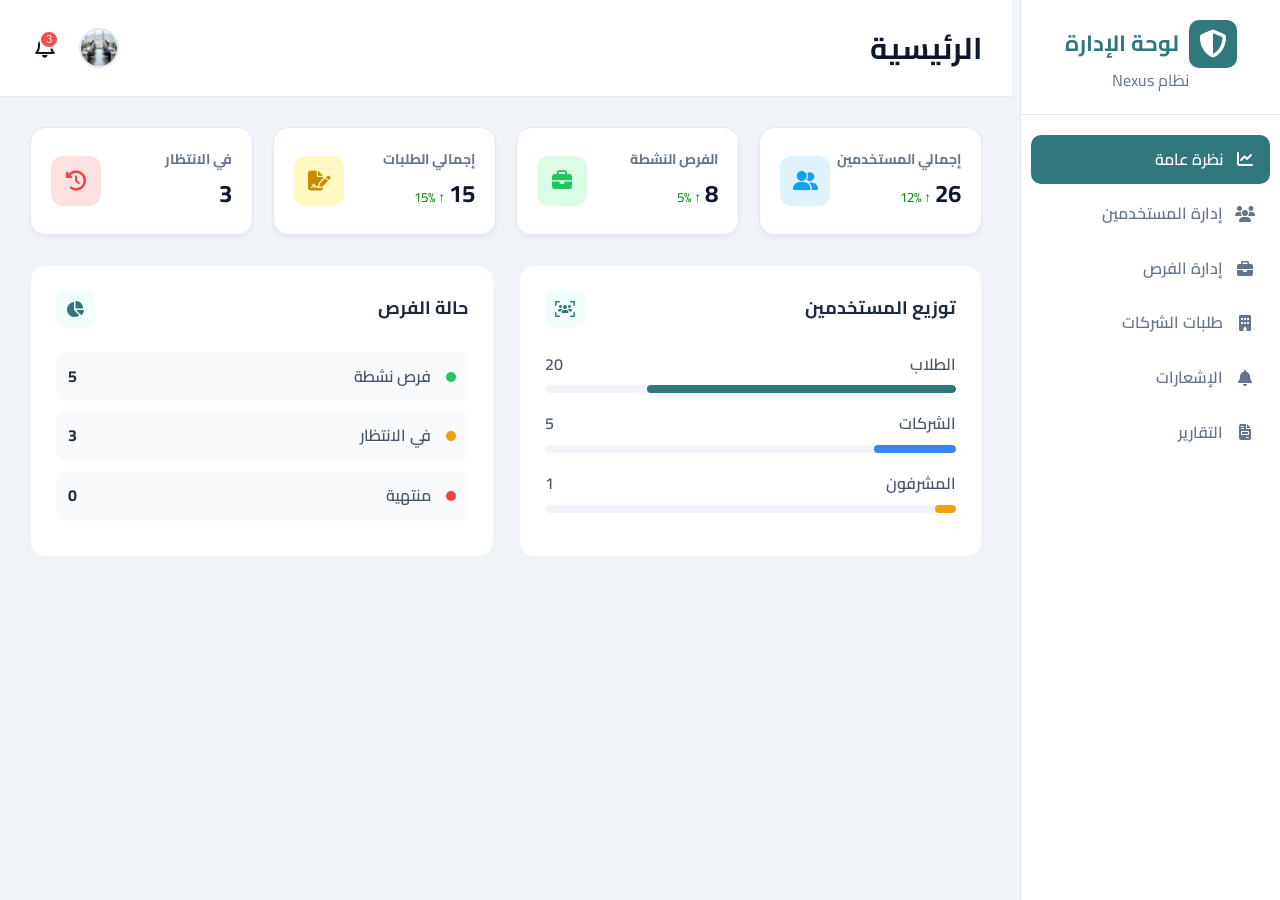
==== dashboard/AdminDashboard.html @ d11c1643 "first" ====
<!DOCTYPE html>
<html lang="ar" dir="rtl">

<head>
    <meta charset="UTF-8">
    <meta name="viewport" content="width=device-width, initial-scale=1.0">
    <title>لوحة الادارة</title>
    <link href="https://fonts.googleapis.com/css2?family=Cairo:wght@400;600;700&display=swap" rel="stylesheet">
    <link rel="stylesheet" href="https://cdnjs.cloudflare.com/ajax/libs/font-awesome/6.5.1/css/all.min.css">

    <link rel="stylesheet" href="../style/style.css" />
    <link rel="stylesheet" href="../style/jops.css" />
    <link rel="stylesheet" href="../style/profile.css" />
    <link rel="stylesheet" href="../style/opp.css" />
    <link rel="stylesheet" href="../style/applay.css" />
    <link rel="stylesheet" href="../style/dash_publish_section.css" />
    <link rel="stylesheet" href="../style/dash-student-order.css" />
    <link rel="stylesheet" href="../style/adminDashboard.css" />
    <link rel="stylesheet" href="../style/footer.css" />
    <link rel="stylesheet" href="../style/notifi.css" />
    <link rel="stylesheet" href="../style/report.css" />
    <link rel="stylesheet" href="../style/company_reqest.css" />
    <link rel="stylesheet" href="../style/main_dashboard.css" />


</head>


<body>

    <aside class="sidebar">
        <div class="sidebar-header">
            <div style="display: flex; align-items: center; justify-content: center; gap: 10px;">
                <i class="fa-solid fa-shield-halved"></i>
                <h2 style="color: var(--primary); font-size: 22px;">لوحة الإدارة</h2>
            </div>
            <p style="font-size: 16px; color: var(--text-light);" class="logoText">نظام Nexus</p>
        </div>
        <nav class="sidebar-menu">
            <a href="#" class="menu-item active" data-target="admin-overview">
                <i class="fa-solid fa-chart-line"></i> <span>نظرة عامة</span>
            </a>
            <a href="#" class="menu-item" data-target="manage-users-section">
                <i class="fa-solid fa-users"></i> <span>إدارة المستخدمين</span>
            </a>
            <a href="#" class="menu-item" data-target="manage-opportunities-section">
                <i class="fa-solid fa-briefcase"></i> <span>إدارة الفرص</span>
            </a>
            <a href="#" class="menu-item" data-target="company-requests-section">
                <i class="fa-solid fa-building"></i> <span>طلبات الشركات</span>
            </a>
            <a href="#" class="menu-item" data-target="notifications-section">
                <i class="fa-solid fa-bell"></i> <span>الإشعارات</span>
            </a>
            <a href="#" class="menu-item" data-target="admin-reports">
                <i class="fa-solid fa-file-invoice"></i> <span>التقارير</span>
            </a>
        </nav>
    </aside>

    <main class="main-content">
        <!-- ===== Navbar ===== -->
        <header class="navbar">
            <div class="navbar__wrapper">

                <div class="navbar__logo">
                    <h2 id="header-title">الرئيسية</h2>
                </div>


                <div class="header-actions">
                    <div class="user-dropdown">
                        <div class="profile-trigger" onclick="toggleDropdown()">
                            <img src="../img/hero.png" alt="User" class="nav-avatar">
                        </div>

                        <div class="dropdown-menu" id="userMenu">
                            <a href="profile-setting.html" class="dropdown-item">
                                <i class="fa-regular fa-user"></i>
                                <span>الملف الشخصي</span>
                            </a>
                            <a href="profile-password.html" class="dropdown-item">
                                <i class="fa-regular fa-sun"></i>
                                <span>الإعدادات</span>
                            </a>
                            <hr class="dropdown-divider">
                            <a href="index.html" class="dropdown-item logout">
                                <i class="fa-solid fa-arrow-right-from-bracket"></i>
                                <span>تسجيل الخروج</span>
                            </a>
                        </div>
                    </div>


                    <div class="notification-wrapper">
                        <button class="noti-btn" id="notiBtn">
                            <i class="fa-regular fa-bell"></i>
                            <span class="noti-badge">3</span>
                        </button>

                        <div class="noti-dropdown" id="notiDropdown">
                            <div class="noti-header">
                                <h3>الإشعارات</h3>
                                <button class="clear-all">مسح الكل</button>
                            </div>

                            <div class="noti-list">
                                <div class="noti-item unread">
                                    <div class="noti-icon"><i class="fa-solid fa-briefcase"></i></div>
                                    <div class="noti-content">
                                        <p><strong>فرصة تدريب جديدة:</strong> تم نشر فرصة بعنوان "تسويق رقمي"</p>
                                        <span>منذ 5 دقائق</span>
                                    </div>
                                    <button class="delete-noti"><i class="fa-regular fa-trash-can"></i></button>
                                </div>

                                <div class="noti-item">
                                    <div class="noti-icon alert"><i class="fa-solid fa-circle-exclamation"></i></div>
                                    <div class="noti-content">
                                        <p>تم رفض طلبك للتدريب في شركة <strong>أبجد</strong></p>
                                        <span>منذ ساعتين</span>
                                    </div>
                                    <button class="delete-noti"><i class="fa-regular fa-trash-can"></i></button>
                                </div>

                                <div class="noti-item success">
                                    <div class="noti-icon check"><i class="fa-solid fa-circle-check"></i></div>
                                    <div class="noti-content">
                                        <p>تم قبول طلبك المبدئي لفرصة "فرونت إند"</p>
                                        <span>أمس</span>
                                    </div>
                                    <button class="delete-noti"><i class="fa-regular fa-trash-can"></i></button>
                                </div>
                            </div>
                            <div class="noti-footer">
                                <a href="#">عرض جميع الإشعارات</a>
                            </div>
                        </div>
                    </div>
                </div>
            </div>
        </header>

        <div id="admin-overview" class="card-content">
            <div class="stats-grid">
                <div class="stat-card">
                    <div class="stat-info">
                        <h4>إجمالي المستخدمين</h4><span>26</span>
                        <small style="color: green;">↑ 12%</small>
                    </div>
                    <div class="stat-icon" style="background: #e0f2fe; color: #0ea5e9;"><i
                            class="fa-solid fa-user-group"></i></div>
                </div>
                <div class="stat-card">
                    <div class="stat-info">
                        <h4>الفرص النشطة</h4><span>8</span>
                        <small style="color: green;">↑ 5%</small>
                    </div>
                    <div class="stat-icon" style="background: #dcfce7; color: #22c55e;"><i
                            class="fa-solid fa-briefcase"></i></div>
                </div>
                <div class="stat-card">
                    <div class="stat-info">
                        <h4>إجمالي الطلبات</h4><span>15</span>
                        <small style="color: green;">↑ 15%</small>
                    </div>
                    <div class="stat-icon" style="background: #fef9c3; color: #ca8a04;"><i
                            class="fa-solid fa-file-signature"></i></div>
                </div>
                <div class="stat-card">
                    <div class="stat-info">
                        <h4>في الانتظار</h4><span>3</span>
                    </div>
                    <div class="stat-icon" style="background: #fee2e2; color: #ef4444;"><i
                            class="fa-solid fa-clock-rotate-left"></i></div>
                </div>
            </div>

            <div class="admin-charts-grid">
                <div class="chart-card">
                    <div class="chart-header">
                        <h3>توزيع المستخدمين</h3>
                        <i class="fa-solid fa-users-viewfinder"></i>
                    </div>
                    <div class="chart-content">
                        <div class="dist-item">
                            <div class="dist-info"><span>الطلاب</span> <span>20</span></div>
                            <div class="progress-bar">
                                <div class="progress p-students" style="width: 75%;"></div>
                            </div>
                        </div>
                        <div class="dist-item">
                            <div class="dist-info"><span>الشركات</span> <span>5</span></div>
                            <div class="progress-bar">
                                <div class="progress p-companies" style="width: 20%;"></div>
                            </div>
                        </div>
                        <div class="dist-item">
                            <div class="dist-info"><span>المشرفون</span> <span>1</span></div>
                            <div class="progress-bar">
                                <div class="progress p-admins" style="width: 5%;"></div>
                            </div>
                        </div>
                    </div>
                </div>

                <div class="chart-card">
                    <div class="chart-header">
                        <h3>حالة الفرص</h3>
                        <i class="fa-solid fa-chart-pie"></i>
                    </div>
                    <div class="chart-content">
                        <ul class="status-list">
                            <li class="status-li active">
                                <span class="dot"></span>
                                <span class="label">فرص نشطة</span>
                                <span class="count">5</span>
                            </li>
                            <li class="status-li waiting">
                                <span class="dot"></span>
                                <span class="label">في الانتظار</span>
                                <span class="count">3</span>
                            </li>
                            <li class="status-li expired">
                                <span class="dot"></span>
                                <span class="label">منتهية</span>
                                <span class="count">0</span>
                            </li>
                        </ul>
                    </div>
                </div>
            </div>
        </div>

        <div id="manage-users-section" class="card-content" style="display: none;">


            <div class="new-box" style="margin-top: 20px; overflow-x: auto;">
                <div class="filter-title filter-container">
                    <h3>قائمة المستخدمين</h3>
                    <p>إدارة كافة الحسابات المسجلة في النظام</p>
                    <div class="filter-dropdown">
                        <button class="dropdown-btn" class="filterDropdownBtn">
                            <span>جميع المستخدمين</span> <i class="fa-solid fa-chevron-down"></i>
                        </button>
                        <ul class="dropdown-menu" id="filterMenu">
                            <li data-filter="all" class="active">جميع المستخدمين</li>
                            <li data-filter="نشط">نشط</li>
                            <li data-filter="في الانتظار">في الانتظار</li>
                            <li data-filter="محظور">محظور</li>
                        </ul>
                    </div>
                </div>
                <table class="manage-table">
                    <thead>
                        <tr>
                            <th>المستخدم</th>
                            <th>النوع</th>
                            <th>الحالة</th>
                            <th>تاريخ الانضمام</th>
                            <th>آخر نشاط</th>
                            <th>الإجراءات</th>
                        </tr>
                    </thead>
                    <tbody>
                        <tr>
                            <td>
                                <div style="display: flex; align-items: center; gap: 10px;">
                                    <i class="fa-solid fa-circle-user" style="font-size: 24px; color: #64748b;"></i>
                                    <div>
                                        <div style="font-weight: 600;">zain</div>
                                        <div style="font-size: 12px; color: #94a3b8;">zain@gmail.com</div>
                                    </div>
                                </div>
                            </td>
                            <td><span class="type-tag">طالب</span></td>
                            <td><span class="status-badge success">نشط</span></td>
                            <td>2025-10-12</td>
                            <td><span style="color: #64748b;">منذ يومين</span></td>
                            <td class="actions">
                                <div style="display: flex; gap: 5px;">
                                    <button class="btn-view" title="عرض التفاصيل"><i
                                            class="fa-solid fa-eye"></i></button>
                                    <button class="btn-success" title="موافقة"><i
                                            class="fa-solid fa-check"></i></button>
                                    <button class="btn-danger" title="حظر"><i class="fa-solid fa-ban"></i></button>
                                </div>
                            </td>
                        </tr>

                        <tr>
                            <td>
                                <div style="display: flex; align-items: center; gap: 10px;">
                                    <i class="fa-solid fa-circle-user" style="font-size: 24px; color: #64748b;"></i>
                                    <div>
                                        <div style="font-weight: 600;">Wal</div>
                                        <div style="font-size: 12px; color: #94a3b8;">walid@gmail.com</div>
                                    </div>
                                </div>
                            </td>
                            <td><span class="type-tag">شركة</span></td>
                            <td><span class="status-badge pending">في الانتظار</span></td>
                            <td>2025-11-05</td>
                            <td><span style="color: #64748b;">الآن</span></td>
                            <td class="actions">
                                <div style="display: flex; gap: 5px;">
                                    <button class="btn-view" title="عرض التفاصيل"><i
                                            class="fa-solid fa-eye"></i></button>
                                    <button class="btn-success" title="موافقة"><i
                                            class="fa-solid fa-check"></i></button>
                                    <button class="btn-danger" title="حظر"><i class="fa-solid fa-ban"></i></button>
                                </div>
                            </td>
                        </tr>
                    </tbody>
                </table>
            </div>

        </div>


        <div id="manage-opportunities-section" class="card-content" style="display: none;">
            <div class="filter-container">
                <div class="filter-title">
                    <h3>إدارة الفرص</h3>
                    <p>مراجعة واعتماد فرص التدريب المنشورة من قبل الشركات</p>
                </div>
                <div class="filter-dropdown">
                    <button class="dropdown-btn" class="filterDropdownBtn">
                        <span>جميع المستخدمين</span> <i class="fa-solid fa-chevron-down"></i>
                    </button>
                    <ul class="dropdown-menu" id="filterMenu">
                        <li data-filter="all" class="active">جميع المستخدمين</li>
                        <li data-filter="نشط">نشط</li>
                        <li data-filter="في الانتظار">في الانتظار</li>
                        <li data-filter="محظور">محظور</li>
                    </ul>
                </div>
            </div>

            <div class="new-box" style="margin-top: 20px; overflow-x: auto;">
                <table class="manage-table">
                    <thead>
                        <tr>
                            <th>الفرصة</th>
                            <th>الشركة</th>
                            <th>الحالة</th>
                            <th>المتقدمين</th>
                            <th>تاريخ النشر / الموعد</th>
                            <th>الإجراءات</th>
                        </tr>
                    </thead>
                    <tbody>
                        <tr>
                            <td><strong>AI Developer</strong></td>
                            <td><span style="color: #64748b;">شركات ناشئة محلية</span></td>
                            <td><span class="status-badge success">موافق عليه</span></td>
                            <td><span class="type-tag">0</span></td>
                            <td>
                                <div style="font-size: 11px;">2025-11-23<br>T08:33:59</div>
                            </td>
                            <td class="actions">
                                <div style="display: flex; gap: 5px;">
                                    <button class="btn-view"><i class="fa-solid fa-eye"></i></button>
                                    <button class="btn-success"><i class="fa-solid fa-check"></i></button>
                                    <button class="btn-danger"><i class="fa-solid fa-xmark"></i></button>
                                </div>
                            </td>
                        </tr>

                        <tr>
                            <td><strong>تسويق رقمي</strong></td>
                            <td><span style="color: #64748b;">شركات ناشئة محلية</span></td>
                            <td><span class="status-badge danger">مرفوض</span></td>
                            <td><span class="type-tag">0</span></td>
                            <td>
                                <div style="font-size: 11px;">2025-12-04<br>T10:17:51</div>
                            </td>
                            <td class="actions">
                                <div style="display: flex; gap: 5px;">
                                    <button class="btn-view"><i class="fa-solid fa-eye"></i></button>
                                    <button class="btn-success"><i class="fa-solid fa-check"></i></button>
                                    <button class="btn-danger"><i class="fa-solid fa-xmark"></i></button>
                                </div>
                            </td>
                        </tr>
                    </tbody>
                </table>
            </div>
        </div>

        <div id="notifications-section" class="card-content" style="display: none;">
            <div class="filter-container">
                <div class="filter-title">
                    <h3>الإشعارات</h3>
                    <p>متابعة آخر الأنشطة والعمليات في النظام</p>
                </div>
                <button class="filter-btn"
                    style="color: var(--primary); background: none; border: 1px solid var(--primary);">
                    تحديد الكل كمقروء
                </button>
            </div>

            <div class="notifications-list" style="margin-top: 20px;">

                <div class="notification-item">
                    <div class="noti-icon company"><i class="fa-solid fa-building-circle-check"></i></div>
                    <div class="noti-details">
                        <div class="noti-header">
                            <h4>شركة جديدة</h4>
                            <span class="noti-time">12:28:05 2025/12/17 م</span>
                        </div>
                        <p>تم تسجيل الشركة <strong>كود بنجاح</strong></p>
                    </div>
                </div>

                <div class="notification-item">
                    <div class="noti-icon student"><i class="fa-solid fa-user-plus"></i></div>
                    <div class="noti-details">
                        <div class="noti-header">
                            <h4>طالب جديد</h4>
                            <span class="noti-time">10:56:33 2025/12/04 م</span>
                        </div>
                        <p>تم تسجيل الطالب <strong>محمد عبد الفتاح</strong> بنجاح</p>
                    </div>
                </div>

                <div class="notification-item">
                    <div class="noti-icon company"><i class="fa-solid fa-building-circle-check"></i></div>
                    <div class="noti-details">
                        <div class="noti-header">
                            <h4>شركة جديدة</h4>
                            <span class="noti-time">2:18:12 2025/12/03 م</span>
                        </div>
                        <p>تم تسجيل الشركة <strong>Company</strong> بنجاح</p>
                    </div>
                </div>

            </div>
        </div>


        <div id="company-requests-section" class="card-content" style="display: none;">
            <div class="filter-container">
                <div class="filter-title">
                    <h3>طلبات انضمام الشركات</h3>
                    <p>مراجعة بيانات الشركات الجديدة وتدقيق هويتها قبل التفعيل</p>
                </div>
                <div class="filter-dropdown">
                    <button class="dropdown-btn">
                        <span>قيد الانتظار</span> <i class="fa-solid fa-chevron-down"></i>
                    </button>
                    <ul class="dropdown-menu">
                        <li data-filter="all">الكل</li>
                        <li data-filter="في الانتظار" class="active">قيد الانتظار</li>
                        <li data-filter="مرفوض">مرفوض</li>
                    </ul>
                </div>
            </div>

            <div class="requests-list" style="margin-top: 25px;">
                <div class="company-card-request animate-card">
                    <div class="company-main-info">
                        <div class="company-logo-placeholder">
                            <i class="fa-solid fa-building-shield"></i>
                        </div>
                        <div class="company-text">
                            <h4>شركة كود بنجاح للبرمجيات</h4>
                            <p><i class="fa-solid fa-location-dot"></i> غزة - الرمال - برج فلسطين</p>
                            <div class="badges-row">
                                <span class="type-tag">تكنولوجيا</span>
                                <span class="status-badge pending">في الانتظار</span>
                            </div>
                        </div>
                    </div>

                    <div class="company-extra-details">
                        <div class="detail-item">
                            <span>رقم السجل:</span>
                            <strong>56322109</strong>
                        </div>
                        <div class="detail-item">
                            <span>البريد الإلكتروني:</span>
                            <strong>hr@codesuccess.ps</strong>
                        </div>
                    </div>

                    <div class="request-actions">
                        <button class="btn-success"><i class="fa-solid fa-check"></i> اعتماد الشركة</button>
                        <button class="btn-view"><i class="fa-solid fa-file-pdf"></i> المستندات</button>
                        <button class="btn-danger"><i class="fa-solid fa-trash"></i> رفض</button>
                    </div>
                </div>

                <div class="company-card-request animate-card" style="animation-delay: 0.2s;">
                    <div class="company-main-info">
                        <div class="company-logo-placeholder">
                            <i class="fa-solid fa-building-shield"></i>
                        </div>
                        <div class="company-text">
                            <h4>مؤسسة آفاق للتدريب</h4>
                            <p><i class="fa-solid fa-location-dot"></i> خان يونس - البلد</p>
                            <div class="badges-row">
                                <span class="type-tag">تعليم</span>
                                <span class="status-badge pending">في الانتظار</span>
                            </div>
                        </div>
                    </div>

                    <div class="request-actions">
                        <button class="btn-success"><i class="fa-solid fa-check"></i> اعتماد الشركة</button>
                        <button class="btn-view"><i class="fa-solid fa-file-pdf"></i> المستندات</button>
                        <button class="btn-danger"><i class="fa-solid fa-trash"></i> رفض</button>
                    </div>
                </div>
            </div>
        </div>


        <div id="admin-reports" class="card-content" style="display: none;">
            <div class="filter-container">
                <div class="filter-title">
                    <h3>التقارير والتحليلات</h3>
                    <p>ملخص أداء النظام والنشاط الأسبوعي</p>
                </div>
            </div>

            <div class="reports-grid" style="margin-top: 20px; display: flex; flex-direction: row-reverse; gap: 5px;">

                <div class="recent-box" style="flex: 1;">
                    <h3>إحصائيات شاملة</h3>
                    <div class="stat-list">
                        <div class="stat-item blue-light">
                            <span>إجمالي المستخدمين المسجلين</span>
                            <strong>26</strong>
                        </div>
                        <div class="stat-item green-light">
                            <span>الفرص المنشورة</span>
                            <strong>10</strong>
                        </div>
                        <div class="stat-item purple-light">
                            <span>إجمالي الطلبات المقدمة</span>
                            <strong>0</strong>
                        </div>
                        <div class="stat-item orange-light">
                            <span>الفرص المعلقة</span>
                            <strong>1</strong>
                        </div>
                    </div>
                </div>

                <div class="recent-box">
                    <h3>معدل النشاط - الفرص آخر 7 أيام</h3>
                    <div class="chart-container">
                        <div class="simple-bar-chart">
                            <div class="bar" style="height: 80%;" data-label="12-04"></div>
                        </div>
                        <div class="chart-labels">
                            <span>2025-12-02</span>
                            <span>2025-12-04</span>
                            <span>2025-12-08</span>
                        </div>
                    </div>
                </div>
            </div>

            <div class="recent-box" style="margin-top: 25px;">
                <h3>تقرير النشاط الأسبوعي</h3>
                <div class="weekly-stats-grid">
                    <div class="weekly-card blue">
                        <strong>0</strong>
                        <span>طلبات جديدة هذا الأسبوع</span>
                    </div>
                    <div class="weekly-card green">
                        <strong>1</strong>
                        <span>فرص جديدة هذا الأسبوع</span>
                    </div>
                    <div class="weekly-card purple">
                        <strong>0</strong>
                        <span>طلبات جديدة هذا الأسبوع</span>
                    </div>
                </div>
            </div>
        </div>

    </main>


    <script>
        const menuItems = document.querySelectorAll('.sidebar-menu .menu-item');
        const sections = document.querySelectorAll('.main-content > div[id]');
        const headerTitle = document.getElementById('header-title');

        function showSection(targetId) {
            sections.forEach(section => {
                section.style.display = 'none';
                section.style.opacity = '0';
            });

            const targetSection = document.getElementById(targetId);
            if (targetSection) {
                targetSection.style.display = 'block';
                setTimeout(() => {
                    targetSection.style.opacity = '1';
                    targetSection.style.transition = 'opacity 0.3s ease';
                }, 50);
            }
        }

        menuItems.forEach(item => {
            item.addEventListener('click', function (e) {
                e.preventDefault();

                const targetId = this.getAttribute('data-target');
                const sectionName = this.querySelector('span').innerText;

                if (headerTitle) headerTitle.innerText = sectionName;

                menuItems.forEach(i => i.classList.remove('active'));
                this.classList.add('active');

                showSection(targetId);
            });
        });
    </script>


    <!-- فلترة المستخدمين -->
    <script>
        document.querySelectorAll('.dropdown-btn').forEach(btn => {
            btn.addEventListener('click', function (e) {
                e.stopPropagation();
                document.querySelectorAll('.dropdown-menu').forEach(menu => {
                    if (menu !== this.nextElementSibling) menu.classList.remove('show');
                });
                this.nextElementSibling.classList.toggle('show');
            });
        });

        document.addEventListener('click', () => {
            document.querySelectorAll('.dropdown-menu').forEach(menu => menu.classList.remove('show'));
        });

        document.querySelectorAll('.dropdown-menu li').forEach(item => {
            item.addEventListener('click', function () {
                const filterValue = this.getAttribute('data-filter');
                const section = this.closest('.card-content');
                const dropdown = this.closest('.filter-dropdown');
                const rows = section.querySelectorAll('tbody tr');

                dropdown.querySelector('.dropdown-btn span').textContent = this.textContent;

                dropdown.querySelectorAll('li').forEach(li => li.classList.remove('active'));
                this.classList.add('active');

                rows.forEach(row => {
                    const statusBadge = row.querySelector('.status-badge');
                    if (!statusBadge) return;

                    const statusText = statusBadge.textContent.trim();
                    if (filterValue === 'all' || statusText === filterValue) {
                        row.style.display = '';
                    } else {
                        row.style.display = 'none';
                    }
                });
            });
        });
    </script>
</body>

</html>
---- style/style.css ----
/* ===== Reset بسيط ===== */
* {
    margin: 0;
    padding: 0;
    box-sizing: border-box;
    scroll-behavior: smooth;

}


body {
    font-family: "Cairo", sans-serif;
    background: var(--color-bg);
    color: var(--color-text);
    line-height: 1.6;
    overflow-x: hidden;

}

/* ===== Variables ===== */
:root {
    --color-primary: #31787D;
    --color-primary-hover: #178A9A;

    --color-dark: #0F172A;

    --color-bg: #F8FAFC;
    --color-white: #FFFFFF;

    --color-text: #0B1220;
    --color-text-light: #64748B;

    --color-border: #E2E8F0;

    --space-xs: 4px;
    --space-sm: 8px;
    --space-md: 16px;
    --space-lg: 24px;
    --space-xl: 32px;
    --space-xxl: 48px;
    --space-padding: 30px;

    --radius-md: 10px;
    --radius-lg: 16px;

    --shadow-sm: 0 4px 10px rgba(0, 0, 0, 0.05);
    --shadow-md: 0 10px 30px rgba(0, 0, 0, 0.08);
}

.features {
    & .fa-solid {
        color: var(--color-white);
    }
}


/* ===== Navbar ===== */
.navbar {
    background: var(--color-white);
    border-bottom: 1px solid var(--color-border);
    position: sticky;
    top: 0;
    z-index: 100;
    padding-inline: var(--space-padding);
}

.navbar__wrapper {
    display: flex;
    align-items: center;
    justify-content: space-between;
    padding: var(--space-lg) 0;
}

.logo {
    height: 50px;
}

.icon {
    height: 20px;
}

.navbar__logo {
    display: flex;
    align-items: center;
    gap: 10px;
    font-weight: 700;
    font-size: 20px;
    color: var(--color-dark);

    & p {
        font-size: 25px;
    }
}

.navbar__menu {
    display: flex;
    gap: var(--space-xl);
}

.navbar__menu a {
    text-decoration: none;
    color: var(--color-text-light);
    font-size: 18px;
    font-weight: 600;
    transition: 0.3s;
}

.navbar__menu a:hover {
    color: var(--color-primary);
}

/* ===== Buttons ===== */
.btn {
    border: none;
    padding: 7px 22px;
    border-radius: var(--radius-md);
    cursor: pointer;
    font-family: inherit;
    font-size: 17px;
    font-weight: 500;
    transition: 0.3s;
}

.btn--primary {
    background: var(--color-primary);
    color: white;
}

.btn--secndary {
    background: var(--color-bg);
    color: var(--color-primary);
    border: 1px solid var(--color-primary);
}

.btn--primary:hover {
    background: var(--color-primary-hover);
}

.btn--outline {
    background: transparent;
    border: 1px solid var(--color-border);
    color: var(--color-text);
}

.btn--outline:hover {
    border-color: var(--color-primary);
    color: var(--color-primary);
}

.hero {
    position: relative;
    min-height: 85vh;
    display: flex;
    align-items: flex-start;
    justify-content: flex-end;
    padding-top: 20px;
}



.hero__bg {
    position: absolute;
    inset: 0;
    background-image: url("../img/hero.png");
    background-size: cover;
    background-position: center;
    filter: brightness(0.85);
    z-index: -2;
}

.hero__content {
    width: 64%;
    background-color: #ffffffcf;
    padding: 32px;
    border-radius: var(--radius-md);
    box-shadow: var(--shadow-md);


    & .btn--primary,
    .btn--secndary {
        display: flex;
        align-items: center;
        gap: 10px;
    }
}


.hero__stats {
    display: flex;
    gap: var(--space-xl);
    padding: var(--space-lg);
    border-radius: var(--radius-lg);
}

.hero__wrapper {
    padding: 0 var(--space-padding);
    width: 100%;
    display: flex;
    justify-content: flex-start;

}

.hero__title {
    font-size: 42px;
    font-weight: 700;
    margin-bottom: var(--space-md);
    line-height: 1.7;
}

.hero__title span {
    color: var(--color-primary);
}

.hero__subtitle {
    color: var(--color-text-light);
    margin-bottom: var(--space-xl);
    font-size: 16px;
    font-weight: 300;
    color: var(--color-text);
}

.hero__actions {
    display: flex;
    gap: var(--space-md);
    margin-bottom: var(--space-xl);
}

.hero__stats {
    display: flex;
    justify-content: space-around;
    align-items: center;
    gap: var(--space-xl);
    padding: var(--space-lg);
    border-radius: var(--radius-lg);
    backdrop-filter: blur(10px);
    box-shadow: var(--shadow-sm);
}

.stat {
    display: flex;
    flex-direction: column;
}

.stat__number {
    font-weight: 700;
    font-size: 30px;
    text-align: center;
    color: var(--color-primary);
}

.stat__label {
    font-size: 20px;
    color: var(--color-text-light);
}

/* ===== Responsive ===== */
@media (max-width: 992px) {
    .navbar__menu {
        display: none;
    }

    .hero__content {
        width: 80%;
    }

    .hero__title {
        font-size: 32px;
    }


}

@keyframes fadeInUp {
    from {
        opacity: 0;
        transform: translateY(20px);
    }

    to {
        opacity: 1;
        transform: translateY(0);
    }
}

.card-content {
    animation: fadeInUp 0.5s ease-out forwards;
}


.btn-publish,
.btn-success,
.btn-view {
    transition: all 0.3s cubic-bezier(0.4, 0, 0.2, 1);
}

.btn-publish:hover,
.btn-success:hover {
    transform: translateY(-2px);
    box-shadow: 0 5px 15px rgba(34, 197, 94, 0.3);
}

.stat-card {
    transition: transform 0.3s ease, box-shadow 0.3s ease;
}

.stat-card:hover {
    transform: scale(1.03);
    box-shadow: 0 10px 20px rgba(0, 0, 0, 0.1);
}




.filter-dropdown {
    position: relative;
    display: inline-block;
}

.dropdown-btn {
    background: white;
    border: 1px solid #e2e8f0;
    padding: 10px 20px;
    border-radius: 8px;
    cursor: pointer;
    display: flex;
    align-items: center;
    gap: 15px;
    font-family: 'Cairo';
    font-weight: 600;
    color: #475569;
    transition: 0.3s;
}

.dropdown-btn:hover {
    border-color: var(--primary);
}

.dropdown-menu {
    position: absolute;
    top: 110%;
    right: 0;
    background: white;
    width: 200px;
    border-radius: 8px;
    box-shadow: 0 10px 25px rgba(0, 0, 0, 0.1);
    list-style: none;
    padding: 8px;
    display: none;
    /* مخفية افتراضياً */
    z-index: 1000;
    border: 1px solid #f1f5f9;
}

.dropdown-menu li {
    padding: 10px 15px;
    border-radius: 6px;
    cursor: pointer;
    transition: 0.2s;
    font-size: 14px;
}

.dropdown-menu li:hover {
    background: #f8fafc;
    color: var(--primary);
}

.dropdown-menu li.active {
    background: var(--primary);
    color: white;
}

.show {
    display: block !important;
    animation: fadeIn 0.2s ease;
}



.settings-grid {
    display: grid;
    grid-template-columns: 350px 1fr;
    gap: 25px;
}

.profile-avatar-container {
    display: flex;
    flex-direction: column;
    align-items: center;
    padding: 30px 0;
}

.avatar-wrapper {
    position: relative;
    width: 150px;
    height: 150px;
    margin-bottom: 15px;
}

.avatar-wrapper img {
    width: 100%;
    height: 100%;
    border-radius: 50%;
    object-fit: cover;
    border: 4px solid #f1f5f9;
}

.upload-badge {
    position: absolute;
    bottom: 5px;
    right: 5px;
    background: var(--primary);
    color: white;
    width: 35px;
    height: 35px;
    border-radius: 50%;
    display: flex;
    align-items: center;
    justify-content: center;
    cursor: pointer;
    border: 3px solid white;
    transition: 0.3s;
}

.upload-badge:hover {
    transform: scale(1.1);
}

.settings-form {
    display: flex;
    flex-direction: column;
    gap: 15px;
}

.input-row {
    display: grid;
    grid-template-columns: 1fr 1fr;
    gap: 15px;
}

.input-group label {
    display: block;
    margin-bottom: 8px;
    font-size: 14px;
    font-weight: 600;
    color: #475569;
}

.input-group input,
.input-group textarea {
    width: 100%;
    padding: 12px 15px;
    border: 1px solid #e2e8f0;
    border-radius: 8px;
    font-family: 'Cairo';
    transition: 0.3s;
}

.input-group input:focus,
.input-group textarea:focus {
    border-color: var(--primary);
    outline: none;
    box-shadow: 0 0 0 3px rgba(14, 165, 233, 0.1);
}

@media (max-width: 768px) {
    .hero__content {
        width: 100%;
        margin-bottom: var(--space-xl);
    }

    .hero__title {
        font-size: 28px;
    }

    .logoText {
        display: none;
    }
}

@media (max-width : 580px) {
    .hero__actions {
        flex-direction: column;
        align-items: flex-start;
        justify-content: center;
        margin-bottom: var(--space-xs);
    }

    .hero__stats {
        flex-direction: column;
        gap: var(--space-md);
    }

    header {
        & .btn {
            display: none;
        }
    }


}

.dropdown-menu {
    left: 0 !important;
    right: auto !important;
    max-width: 90vw;
    box-sizing: border-box;
}
---- style/jops.css ----
.jobs {
    padding: 3% 5%;
    background: var(--color-white);
}

.jobs__header {
    text-align: center;
    margin-bottom: 40px;
}

.jobs__header h2 {
    font-size: 32px;
    margin-bottom: 8px;
}

.jobs__header p {
    color: var(--color-text-light);
}

.jobs__grid {
    display: grid;
    grid-template-columns: repeat(3, 1fr);
    gap: 10px;
}

.job-card {
    width: 95%;
    margin-bottom: 10px;
    background: white;
    border-radius: var(--radius-lg);
    overflow: hidden;
    box-shadow: var(--shadow-sm);
    transition: 0.3s;
}

.job-card:hover {
    transform: translateY(-6px);
}

.job-card img {
    width: 100%;
    height: 180px;
    object-fit: unset;
}

.job-card__body {
    padding: 20px;
}

.job-card__title {
    font-size: 18px;
    font-weight: 600;
    margin-bottom: 4px;
}

.job-card__company {
    font-size: 14px;
    color: var(--color-text-light);
    margin-bottom: 12px;
}

.job-card__footer {
    display: flex;
    justify-content: space-between;
    align-items: center;
}

.job-card__footer span {
    font-size: 14px;
    color: var(--color-text-light);
}

.span-statas {
    background-color: rgba(205, 236, 255, 0.633);
    padding: 5px 10px;
    border-radius: 15px;
    color: var(--color-text);
}



/* ===== Responsive ===== */
@media (max-width: 992px) {
    .jobs__grid {
        grid-template-columns: repeat(2, 1fr);
    }

}


@media (max-width : 600px) {

    .jobs__grid {
        grid-template-columns: repeat(1, 1fr);
        gap: 15px;
    }

    .jobs {
        padding: 5% 10%;
    }

    .jobs__header h2 {
        font-size: 25px;
    }
}
---- style/profile.css ----
.header-actions {
            display: flex;
            align-items: center;
            gap: 20px;
        }

        .notification-wrapper {
            position: relative;
            cursor: pointer;
            font-size: 22px;
            color: var(--color-dark);
            transition: 0.3s;
        }

        .notification-wrapper:hover {
            color: var(--color-primary);
        }

        .notification-badge {
            position: absolute;
            top: -5px;
            right: -5px;
            background-color: #E11D48;
            color: white;
            font-size: 10px;
            font-weight: bold;
            width: 18px;
            height: 18px;
            border-radius: 50%;
            display: flex;
            align-items: center;
            justify-content: center;
            border: 2px solid white;
        }

        .nav-avatar {
            width: 40px;
            height: 40px;
            border-radius: 50%;
            object-fit: cover;
            border: 2px solid var(--color-border);
            cursor: pointer;
            transition: 0.3s;
        }

        .nav-avatar:hover {
            border-color: var(--color-primary);
        }

        body {
            background-color: var(--color-bg);
            font-family: 'Cairo', sans-serif;
            margin: 0;
        }

        .settings-container {
            max-width: 1000px;
            margin: 0 auto;
            display: grid;
            grid-template-columns: 1fr 2.5fr;
            gap: 30px;
        }

        .profile-sidebar {
            background: var(--color-white);
            padding: 30px;
            border-radius: var(--radius);
            box-shadow: var(--shadow);
            text-align: center;
            height: fit-content;
        }

        .profile-img-wrapper {
            position: relative;
            width: 120px;
            height: 120px;
            margin: 0 auto 20px;
        }

        .profile-img {
            width: 100%;
            height: 100%;
            border-radius: 50%;
            object-fit: cover;
            border: 4px solid var(--color-bg);
        }

        .edit-img-btn {
            position: absolute;
            bottom: 5px;
            left: 5px;
            background: var(--color-primary);
            color: white;
            width: 30px;
            height: 30px;
            border-radius: 50%;
            display: flex;
            align-items: center;
            justify-content: center;
            cursor: pointer;
            border: 2px solid white;
        }

        .profile-name {
            font-size: 18px;
            color: var(--color-dark);
            margin-bottom: 5px;
        }

        .profile-role {
            font-size: 14px;
            color: #64748B;
        }

        .settings-main {
            background: var(--color-white);
            padding: 40px;
            border-radius: var(--radius);
            box-shadow: var(--shadow);
        }

        .settings-header {
            margin-bottom: 30px;
            border-bottom: 2px solid var(--color-bg);
            padding-bottom: 15px;
        }

        .settings-header h2 {
            font-size: 22px;
            color: var(--color-dark);
        }

        .form-group {
            margin-bottom: 20px;
        }

        .form-group label {
            display: block;
            font-size: 15px;
            font-weight: 600;
            margin-bottom: 10px;
            color: var(--color-dark);
        }

        .form-group input {
            width: 100%;
            padding: 14px;
            border: 1px solid var(--color-border);
            border-radius: var(--radius);
            background: var(--color-bg);
            transition: 0.3s;
        }

        .form-group input:focus {
            outline: none;
            border-color: var(--color-primary);
            background: white;
        }

        .btn-save {
            background: var(--color-primary);
            color: white;
            border: none;
            padding: 15px 30px;
            border-radius: var(--radius);
            font-size: 16px;
            font-weight: 700;
            cursor: pointer;
            width: 100%;
            margin-top: 10px;
            transition: 0.3s;
        }

        .btn-save:hover {
            opacity: 0.9;
            transform: translateY(-2px);
        }

        @media (max-width: 768px) {
            .settings-container {
                grid-template-columns: 1fr;
            }
        }

        .user-dropdown {
            position: relative;
            display: inline-block;
        }

        .profile-trigger {
            display: flex;
            align-items: center;
            gap: 8px;
            cursor: pointer;
        }

        .toggle-icon {
            font-size: 12px;
            color: var(--color-text-light);
            transition: 0.3s;
        }

        .dropdown-menu {
            position: absolute;
            top: calc(100% + 15px);
            left: 0;
            background: white;
            min-width: 180px;
            border-radius: var(--radius);
            box-shadow: 0 10px 25px rgba(0, 0, 0, 0.1);
            border: 1px solid var(--color-border);
            padding: 8px 0;
            display: none;
            z-index: 1000;
        }

        .dropdown-menu.active {
            display: block;
            animation: slideDown 0.3s ease;
        }

        .dropdown-item {
            display: flex;
            align-items: center;
            gap: 12px;
            padding: 12px 16px;
            text-decoration: none;
            color: var(--color-dark);
            font-size: 14px;
            transition: 0.2s;
        }

        .dropdown-item:hover {
            background-color: var(--color-bg);
            color: var(--color-primary);
        }

        .dropdown-item i {
            font-size: 16px;
            width: 20px;
            text-align: center;
        }

        .dropdown-divider {
            border: 0;
            border-top: 1px solid var(--color-border);
            margin: 8px 0;
        }

        .logout {
            color: #ef4444;
        }

        .logout:hover {
            background-color: #fef2f2;
            color: #dc2626;
        }

        @keyframes slideDown {
            from {
                opacity: 0;
                transform: translateY(-10px);
            }

            to {
                opacity: 1;
                transform: translateY(0);
            }
        }
---- style/opp.css ----
.jobs {
    padding: 2%;
}

.jobs__grid {
    grid-template-columns: repeat(4, 1fr);
    gap: 0;
}

.companies__link {
    display: flex;
    margin-top: 15px;
    justify-content: center;
    text-decoration: none;
    color: var(--color-text-light);
    font-weight: 600;
    transition: 0.3s;
}



/* ===== Responsive ===== */
@media (max-width: 1200px) {
    .jobs__grid {
        grid-template-columns: repeat(3, 1fr);
    }

}
@media (max-width: 992px) {
    .jobs__grid {
        grid-template-columns: repeat(2, 1fr);
    }

}


@media (max-width : 600px) {

    .jobs__grid {
        grid-template-columns: repeat(1, 1fr);
        gap: 15px;
    }

    .jobs {
        padding: 5% 10%;
    }

    .jobs__header h2 {
        font-size: 25px;
    }
}
---- style/applay.css ----
.apply-container {
    max-width: 1500px;
    margin: 0 auto;
    padding: 40px;
    border-radius: var(--radius-lg);
}

.apply-header {
    text-align: center;
    margin-bottom: 40px;
}

.apply-header h1 {
    color: var(--color-dark);
    font-size: 26px;
    margin-bottom: 10px;
}

.apply-header p {
    color: #64748B;
    font-size: 15px;
}

.form-group {
    margin-bottom: 25px;
}

.form-group label {
    display: block;
    font-size: 15px;
    font-weight: 600;
    color: var(--color-dark);
    margin-bottom: 10px;
}

.form-group input,
.form-group textarea {
    width: 100%;
    padding: 14px;
    border: 1px solid var(--color-border);
    border-radius: 10px;
    background: #fff;
    font-size: 14px;
    transition: 0.3s ease;
}

.form-group input:focus,
.form-group textarea:focus {
    outline: none;
    border-color: var(--color-primary);
    box-shadow: 0 0 0 4px rgba(31, 162, 182, 0.05);
}

/* تنسيق خاص لرفع الملفات */
.file-input-wrapper {
    border: 2px dashed var(--color-border);
    padding: 20px;
    text-align: center;
    border-radius: 10px;
    cursor: pointer;
    transition: 0.3s;
}

.file-input-wrapper:hover {
    border-color: var(--color-primary);
    background: rgba(31, 162, 182, 0.02);
}

.file-input-wrapper i {
    font-size: 30px;
    color: var(--color-primary);
    margin-bottom: 10px;
}

textarea {
    resize: vertical;
    min-height: 150px;
}

.btn-submit {
    background: var(--color-primary);
    color: white;
    border: none;
    padding: 16px;
    border-radius: 10px;
    font-size: 17px;
    font-weight: 700;
    cursor: pointer;
    transition: 0.3s;
    margin-top: 10px;
    display: flex;
    margin-inline: auto;

}

.btn-submit:hover {
    background: #178a9a;
    transform: translateY(-2px);
}

.notification-wrapper {
    position: relative;
    display: inline-block;
}

.noti-btn {
    background: none;
    border: none;
    font-size: 22px;
    color: var(--color-dark);
    cursor: pointer;
    position: relative;
    padding: 5px;
}

.noti-badge {
    position: absolute;
    top: 0;
    right: 0;
    background: #FF4D4D;
    color: white;
    font-size: 10px;
    padding: 2px 5px;
    border-radius: 50%;
    border: 2px solid white;
}

.noti-dropdown {
    position: absolute;
    top: 45px;
    left: 0;
    width: 320px;
    background: white;
    border-radius: 12px;
    box-shadow: 0 10px 25px rgba(0, 0, 0, 0.15);
    border: 1px solid var(--color-border);
    display: none;
    z-index: 1000;
    overflow: hidden;
}

.noti-dropdown.active {
    display: block;
    animation: fadeIn 0.3s ease;
}

.noti-header {
    padding: 15px;
    border-bottom: 1px solid var(--color-border);
    display: flex;
    justify-content: space-between;
    align-items: center;
}

.noti-header h3 {
    font-size: 16px;
    margin: 0;
}

.clear-all {
    color: var(--color-primary);
    border: none;
    background: none;
    cursor: pointer;
    font-size: 12px;
}

.noti-list {
    max-height: 350px;
    overflow-y: auto;
}

.noti-item {
    padding: 15px;
    display: flex;
    gap: 12px;
    border-bottom: 1px solid #f1f5f9;
    transition: 0.2s;
    position: relative;
}

.noti-item:hover {
    background: #f8fafc;
}

.noti-item.unread {
    background: #f0f9fb;
}

.noti-icon {
    color: var(--color-primary);
    font-size: 18px;
}

.noti-icon.alert {
    color: #f59e0b;
}

.noti-icon.check {
    color: #10b981;
}

.noti-content p {
    font-size: 13px;
    margin: 0 0 5px;
    line-height: 1.4;
    color: var(--color-dark);
}

.noti-content span {
    font-size: 11px;
    color: #94a3b8;
}

.delete-noti {
    position: absolute;
    left: 10px;
    top: 15px;
    border: none;
    background: none;
    color: #cbd5e1;
    cursor: pointer;
    opacity: 0;
    transition: 0.2s;
}

.noti-item:hover .delete-noti {
    opacity: 1;
    color: #ef4444;
}

.noti-footer {
    padding: 12px;
    text-align: center;
    background: #f8fafc;
}

.noti-footer a {
    color: var(--color-primary);
    text-decoration: none;
    font-size: 13px;
    font-weight: 600;
}

@keyframes fadeIn {
    from {
        opacity: 0;
        transform: translateY(-10px);
    }

    to {
        opacity: 1;
        transform: translateY(0);
    }
}

@media (max-width: 600px) {
    .apply-container {
        padding: 25px;
    }
}
---- style/dash_publish_section.css ----
.form-container {
    background: white;
    padding: 30px;
    border-radius: 15px;
    box-shadow: 0 4px 20px rgba(0, 0, 0, 0.05);
    max-width: 900px;
    margin: 0 auto;
}

.form-header {
    margin-bottom: 25px;
    border-bottom: 2px solid #f0f2f5;
    padding-bottom: 15px;
    text-align: center;
}

.form-header h3 {
    color: var(--primary);
    font-size: 24px;
    margin-bottom: 5px;

}

.form-header p {
    margin-bottom: 20px;
}

.form-grid {
    display: grid;
    grid-template-columns: repeat(2, 1fr);
    gap: 20px;
}

.input-group {
    display: flex;
    flex-direction: column;
    gap: 8px;
}

.input-group.full-width {
    grid-column: span 2;
}

.input-group label {
    font-weight: 600;
    color: #4b5563;
    display: flex;
    align-items: center;
    gap: 8px;
}

.input-group input,
.input-group select,
.input-group textarea {
    padding: 12px;
    border: 1px solid #e5e7eb;
    border-radius: 8px;
    font-family: 'Cairo', sans-serif;
    transition: border-color 0.3s;
}

.input-group input:focus {
    border-color: var(--primary);
    outline: none;
}

.form-actions {
    margin-top: 30px;
    display: flex;
    gap: 15px;
}

.btn-publish {
    background: var(--primary);
    color: white;
    padding: 12px 30px;
    width: 100%;
    font-size: 16px;
    border: none;
    border-radius: 8px;
    cursor: pointer;
    font-weight: 700;
    transition: 0.3s;
}

.btn-publish:hover {
    background: #0d8a8a;
}

.btn-reset {
    background: #f3f4f6;
    color: #4b5563;
    padding: 12px 30px;
    border: none;
    border-radius: 8px;
    cursor: pointer;
}
---- style/dash-student-order.css ----
.app-card {
    background: white;
    border-radius: 12px;
    padding: 20px;
    margin-bottom: 20px;
    box-shadow: 0 2px 10px rgba(0, 0, 0, 0.03);
    border: 1px solid #f0f2f5;
    transition: transform 0.2s;
}

.app-card:hover {
    transform: translateY(-3px);
}

.app-header {
    display: flex;
    justify-content: space-between;
    align-items: center;
    border-bottom: 1px solid #f8fafc;
    padding-bottom: 15px;
}

.student-meta {
    display: flex;
    align-items: center;
    gap: 15px;
}

.student-img {
    width: 50px;
    height: 50px;
    border-radius: 50%;
    object-fit: cover;
    border: 2px solid var(--primary);
}

.student-name {
    font-size: 18px;
    color: #1e293b;
}

.app-date {
    font-size: 13px;
    color: #64748b;
}

.app-body {
    padding: 20px 0;
    display: grid;
    grid-template-columns: repeat(auto-fit, minmax(200px, 1fr));
    gap: 15px;
}

.info-item {
    display: flex;
    align-items: center;
    gap: 10px;
    color: #475569;
}

.info-item i {
    color: var(--primary);
    width: 20px;
}

.app-footer {
    display: flex;
    justify-content: space-between;
    align-items: center;
    padding-top: 15px;
    border-top: 1px solid #f8fafc;
}

.action-btns {
    display: flex;
    gap: 10px;
}

.btn-success,
.btn-danger,
.btn-view-cv {
    padding: 8px 18px;
    border-radius: 6px;
    border: none;
    cursor: pointer;
    font-family: 'Cairo';
    font-weight: 600;
    display: flex;
    align-items: center;
    gap: 8px;
    transition: 0.3s;
}

.btn-success {
    background: #dcfce7;
    color: #166534;
}

.btn-success:hover {
    background: #22c55e;
    color: white;
}

.btn-danger {
    background: #fee2e2;
    color: #991b1b;
}

.btn-danger:hover {
    background: #ef4444;
    color: white;
}

.btn-view-cv {
    background: #f1f5f9;
    color: #475569;
}

.btn-view-cv:hover {
    background: #e2e8f0;
}
---- style/adminDashboard.css ----
.actions {
    display: flex;
    gap: 8px;
    align-items: center;
}

.btn-view {
    background-color: #e0f2fe;
    color: #0ea5e9;
    border: 1px solid #bae6fd;
    padding: 6px 10px;
    border-radius: 6px;
    cursor: pointer;
}

.btn-success {
    background-color: #22c55e !important;
    color: white !important;
    border: none;
    padding: 6px 10px;
    border-radius: 6px;
    cursor: pointer;
    display: inline-flex;
    align-items: center;
    justify-content: center;
}

.btn-danger {
    background-color: #ef4444 !important;
    color: white !important;
    border: none;
    padding: 6px 10px;
    border-radius: 6px;
    cursor: pointer;
    display: inline-flex;
    align-items: center;
    justify-content: center;
}

.btn-success:hover {
    background-color: #16a34a !important;
}

.btn-danger:hover {
    background-color: #dc2626 !important;
}

.btn-view:hover {
    background-color: #0ea5e9;
    color: white;
}
---- style/footer.css ----
.cta {
    background-color: var(--color-primary);
    color: white;
    padding: var(--space-xxl) var(--space-padding);
    text-align: center;
    direction: rtl;
}

.cta__title {
    font-size: 32px;
    margin-bottom: var(--space-md);
}

.cta__subtitle {
    font-weight: 300;
    margin: 0 auto var(--space-xxl);
    opacity: 0.9;
}

.cta__features {
    display: flex;
    justify-content: space-around;
    gap: var(--space-xxl);
    flex-wrap: wrap;
}

.cta__feature-item {
    flex: 1;
    min-width: 250px;
    max-width: 300px;
}

.cta__icon {
    font-size: 40px;
    margin-bottom: var(--space-sm);
}

.cta__feature-item h3 {
    margin-bottom: var(--space-sm);
}

.cta__feature-item p {
    font-size: 14px;
    opacity: 0.8;
}

.footer {
    background-color: var(--color-dark);
    color: var(--color-white);
    padding: var(--space-xxl) var(--space-padding) var(--space-md);
    direction: rtl;
}

.footer__wrapper {
    display: grid;
    grid-template-columns: 2fr 1fr 1.5fr;
    gap: var(--space-xxl);
    max-width: 1200px;
    margin: 0 auto;
}

.footer__logo {
    color: var(--color-white);
    margin-bottom: var(--space-md);
}

.footer__about p {
    color: #94a3b8;
    font-size: 15px;
    line-height: 1.8;
    margin-bottom: var(--space-lg);
}

.footer__title {
    font-size: 18px;
    margin-bottom: var(--space-lg);
    position: relative;
    padding-bottom: 10px;
}

.footer__title::after {
    content: '';
    position: absolute;
    bottom: 0;
    right: 0;
    width: 30px;
    height: 2px;
    background: var(--color-primary);
}

.footer__links,
.footer__contact {
    list-style: none;
}

.footer__links li,
.footer__contact li {
    margin-bottom: var(--space-sm);
    color: #94a3b8;
}

.footer__links a {
    color: #94a3b8;
    text-decoration: none;
    transition: 0.3s;
}

.footer__links a:hover {
    color: var(--color-primary);
    padding-right: 5px;
}

.footer__bottom {
    margin-top: var(--space-xxl);
    padding-top: var(--space-md);
    border-top: 1px solid rgba(255, 255, 255, 0.1);
    text-align: center;
    font-size: 14px;
    color: #64748b;
}

.cta__icon i {
    font-size: 45px;
    margin-bottom: 20px;
    color: white;
    display: block;
}

.footer__social {
    display: flex;
    gap: 15px;
    margin-top: 20px;
}


.footer__social {
    display: flex;
    gap: 12px;
    margin-top: var(--space-lg);
}

.footer__social a {
    color: var(--color-white);
    display: flex;
    align-items: center;
    justify-content: center;
    width: 40px;
    height: 40px;
    background-color: var(--color-dark);
    border: 1px solid rgba(255, 255, 255, 0.1);
    border-radius: var(--radius-md);
    font-size: 18px;
    text-decoration: none;
    transition: all 0.3s cubic-bezier(0.4, 0, 0.2, 1);
}

.footer__social a:hover {
    background-color: var(--color-primary);
    color: var(--color-white);
    border-color: var(--color-primary);
    transform: translateY(-5px);
    box-shadow: 0 5px 15px rgba(31, 162, 182, 0.3);
}




@media (max-width: 768px) {
    .footer__wrapper {
        grid-template-columns: 1fr;
        text-align: center;
    }

    .footer__title::after {
        right: 50%;
        transform: translateX(50%);
    }

    .footer__social {
        justify-content: center;
    }
}
---- style/notifi.css ----
/* حاوية قائمة الإشعارات */
.notifications-list {
    display: flex;
    flex-direction: column;
    gap: 10px;
}

/* العنصر الفردي للإشعار */
.notification-item {
    background: white;
    padding: 20px;
    border-radius: 10px;
    display: flex;
    align-items: center;
    gap: 20px;
    border: 1px solid #f1f5f9;
    transition: 0.3s;
    cursor: pointer;
}

.notification-item:hover {
    background-color: #f8fafc;
    transform: scale(1.01);
}

/* أيقونات الإشعارات */
.noti-icon {
    width: 50px;
    height: 50px;
    border-radius: 50%;
    display: flex;
    align-items: center;
    justify-content: center;
    font-size: 20px;
}

.noti-icon.company {
    background: #e0f2fe;
    color: #0ea5e9;
}

.noti-icon.student {
    background: #dcfce7;
    color: #22c55e;
}

.noti-details {
    flex: 1;
}

.noti-header {
    display: flex;
    justify-content: space-between;
    margin-bottom: 5px;
}

.noti-header h4 {
    font-size: 16px;
    color: #1e293b;
    font-weight: 700;
}

.noti-time {
    font-size: 12px;
    color: #94a3b8;
}

.noti-details p {
    font-size: 14px;
    color: #64748b;
}
---- style/report.css ----
.stat-list {
    display: flex;
    flex-direction: column;
    gap: 12px;
    margin-top: 15px;
}

.stat-item {
    display: flex;
    justify-content: space-between;
    padding: 12px 15px;
    border-radius: 8px;
    font-weight: 600;
}

.blue-light {
    background: #eff6ff;
    color: #1e40af;
}

.green-light {
    background: #f0fdf4;
    color: #166534;
}

.purple-light {
    background: #faf5ff;
    color: #6b21a8;
}

.orange-light {
    background: #fff7ed;
    color: #9a3412;
}

.chart-container {
    height: 200px;
    display: flex;
    flex-direction: column;
    justify-content: flex-end;
}

.simple-bar-chart {
    height: 150px;
    border-bottom: 2px solid #e2e8f0;
    border-left: 2px solid #e2e8f0;
    display: flex;
    align-items: flex-end;
    justify-content: center;
    padding: 0 20px;
}

.bar {
    width: 40px;
    background: #0ea5e9;
    border-radius: 4px 4px 0 0;
}

.chart-labels {
    display: flex;
    justify-content: space-between;
    font-size: 11px;
    color: #94a3b8;
    margin-top: 10px;
}

.weekly-stats-grid {
    display: grid;
    grid-template-columns: repeat(3, 1fr);
    gap: 20px;
    margin-top: 15px;
}

.weekly-card {
    padding: 20px;
    border-radius: 12px;
    text-align: center;
    display: flex;
    flex-direction: column;
    gap: 5px;
}

.weekly-card strong {
    font-size: 24px;
}

.weekly-card span {
    font-size: 13px;
    opacity: 0.8;
}

.weekly-card.blue {
    background: #e0f2fe;
    color: #0369a1;
}

.weekly-card.green {
    background: #dcfce7;
    color: #15803d;
}

.weekly-card.purple {
    background: #f3e8ff;
    color: #7e22ce;
}
---- style/company_reqest.css ----
.company-card-request {
    background: white;
    border-radius: 12px;
    padding: 20px;
    margin-bottom: 20px;
    border: 1px solid #f1f5f9;
    box-shadow: 0 2px 10px rgba(0, 0, 0, 0.02);
    display: flex;
    justify-content: space-between;
    align-items: center;
    flex-wrap: wrap;
    gap: 20px;
}

.company-logo-placeholder {
    width: 60px;
    height: 60px;
    background: #f8fafc;
    border-radius: 10px;
    display: flex;
    align-items: center;
    justify-content: center;
    font-size: 28px;
    color: var(--primary);
}

.company-main-info {
    display: flex;
    gap: 15px;
    align-items: center;
    flex: 1;
}

.company-text h4 {
    font-size: 18px;
    color: #1e293b;
    margin-bottom: 5px;
}

.company-text p {
    font-size: 13px;
    color: #64748b;
    margin-bottom: 10px;
}

.badges-row {
    display: flex;
    gap: 8px;
}

.company-extra-details {
    flex: 1;
    border-right: 2px solid #f1f5f9;
    padding-right: 20px;
}

.detail-item {
    font-size: 13px;
    margin-bottom: 5px;
    color: #475569;
}

.detail-item strong {
    color: #1e293b;
}

.request-actions {
    display: flex;
    gap: 10px;
}

.animate-card {
    opacity: 0;
    animation: fadeInUp 0.6s ease forwards;
}

@keyframes fadeInUp {
    from {
        opacity: 0;
        transform: translateY(30px);
    }

    to {
        opacity: 1;
        transform: translateY(0);
    }
}
---- style/main_dashboard.css ----
:root {
            --primary: #31787D;
            --dark: #0F172A;
            --bg: #F1F5F9;
            --white: #FFFFFF;
            --text-light: #64748B;
            --border: #E2E8F0;
            --sidebar-width: 260px;
        }

        body {
            background-color: var(--bg);
            display: flex;
            height: 100vh;
            overflow: hidden;
        }

        .fa-shield-halved {
            background: var(--primary);
            padding: 10px;
            border-radius: 10px;
            color: white;
            font-size: 28px;
        }


        .sidebar {
            width: var(--sidebar-width);
            background: var(--white);
            border-left: 1px solid var(--border);
            display: flex;
            flex-direction: column;
            position: fixed;
            height: 100vh;
            right: 0;
        }

        .sidebar-header {
            padding: 20px;
            text-align: center;
            border-bottom: 1px solid var(--border);
        }

        .sidebar-menu {
            padding: 20px 10px;
            flex: 1;
        }

        .menu-item {
            display: flex;
            align-items: center;
            padding: 12px 15px;
            color: var(--text-light);
            text-decoration: none;
            border-radius: 10px;
            margin-bottom: 5px;
            transition: 0.3s;
            font-weight: 600;
        }

        .menu-item i {
            margin-left: 12px;
            width: 20px;
            text-align: center;
        }

        .menu-item.active {
            background: var(--primary);
            color: var(--white);
        }

        .menu-item:hover:not(.active) {
            background: #F8FAFC;
            color: var(--primary);
        }


        .main-content {
            margin-right: var(--sidebar-width);
            flex: 1;
            direction: ltr;
            overflow-y: auto;
            height: 100vh;
            scrollbar-gutter: stable;

            & div.card-content {
                padding: 30px;
            }
        }

        .main-content>* {
            direction: rtl;
        }

        .main-content::-webkit-scrollbar {
            width: 8px;
        }

        .main-content::-webkit-scrollbar-track {
            background: #f1f1f1;
        }

        .main-content::-webkit-scrollbar-thumb {
            background: #ccc;
            border-radius: 10px;
        }

        .main-content::-webkit-scrollbar-thumb:hover {
            background: var(--primary);
        }

        .top-bar {
            display: flex;
            justify-content: space-between;
            align-items: center;
            margin-bottom: 30px;
        }

        .stats-grid {
            display: grid;
            grid-template-columns: repeat(auto-fit, minmax(200px, 1fr));
            gap: 20px;
            margin-bottom: 30px;
        }

        .stat-card {
            background: var(--white);
            padding: 20px;
            border-radius: 15px;
            box-shadow: 0 4px 6px -1px rgba(0, 0, 0, 0.05);
            display: flex;
            align-items: center;
            justify-content: space-between;
            border: 1px solid var(--border);
        }

        .stat-info h4 {
            color: var(--text-light);
            font-size: 14px;
            margin-bottom: 5px;
        }

        .stat-info span {
            font-size: 24px;
            font-weight: 700;
            color: var(--dark);
        }

        .stat-icon {
            width: 50px;
            height: 50px;
            border-radius: 12px;
            display: flex;
            align-items: center;
            justify-content: center;
            font-size: 20px;
            background: rgba(31, 162, 182, 0.1);
            color: var(--primary);
        }

        .recent-box,
        .new-box {
            background: var(--white);
            padding: 25px;
            border-radius: 15px;
            border: 1px solid var(--border);
            flex: 2;
        }

        .recent-box h3,
        .new-box h3 {
            margin-bottom: 20px;
            font-size: 18px;
            color: var(--dark);
            text-align: center;
        }

        .job-item {
            display: flex;
            justify-content: space-between;
            align-items: center;
            border-radius: 10px;
            margin-bottom: 15px;
            padding: 15px;
            background-color: var(--bg);
            border-bottom: 1px solid var(--border);
        }

        .job-item:last-child {
            border-bottom: none;
        }

        .job-title {
            font-weight: 600;
            color: var(--dark);
        }

        .job-date {
            font-size: 13px;
            color: var(--text-light);
        }

        .job-status {
            padding: 5px 12px;
            border-radius: 20px;
            font-size: 12px;
            font-weight: 600;
        }

        .status-wait {
            background: #FEF3C7;
            color: #92400E;
        }

        .status-active {
            background: #D1FAE5;
            color: #065F46;
        }


        /* ========الجداول========= */
        .manage-table {
            width: 100%;
            border-collapse: collapse;
            text-align: right;
        }

        .manage-table th {
            padding: 15px;
            background-color: #f8fafc;
            color: var(--text-light);
            font-size: 14px;
            border-bottom: 2px solid var(--border);
        }

        .manage-table td {
            padding: 15px;
            border-bottom: 1px solid var(--border);
            font-size: 14px;
            color: var(--dark);
        }

        .type-tag {
            background: #eff6ff;
            color: #3b82f6;
            padding: 4px 10px;
            border-radius: 20px;
            font-size: 12px;
        }

        .actions button {
            border: none;
            background: none;
            cursor: pointer;
            margin: 0 5px;
            font-size: 16px;
            transition: 0.3s;
        }

        .edit-btn {
            color: var(--primary);
        }

        .delete-btn {
            color: #ef4444;
        }

        .actions button:hover {
            transform: scale(1.2);
        }



        .filter-container {
            display: flex;
            justify-content: space-between;
            align-items: center;
            background: var(--white);
            padding: 20px 25px;
            border-radius: var(--radius);
            margin-top: 25px;
            border: 1px solid var(--border);
            box-shadow: var(--shadow);
        }

        .filter-title h3 {
            font-size: 18px;
            color: var(--dark);
            margin-bottom: 5px;
        }

        .filter-title p {
            font-size: 13px;
            color: var(--text-light);
        }

        .filter-options {
            display: flex;
            gap: 10px;
        }

        .filter-btn {
            padding: 8px 18px;
            border-radius: 8px;
            border: 1px solid var(--border);
            background: var(--bg);
            color: var(--text-light);
            cursor: pointer;
            font-weight: 600;
            font-size: 13px;
            transition: 0.3s;
        }

        .filter-btn:hover {
            border-color: var(--primary);
            color: var(--primary);
        }

        .filter-btn.active {
            background: var(--primary);
            color: white;
            border-color: var(--primary);
        }


        .ref {
            background: #FEE2E2;
            color: #EF4444;
        }

        .accept {
            background: #D1FAE5;
            color: #065F46;
        }

        .modal-overlay {
            position: fixed;
            top: 0;
            left: 0;
            width: 100%;
            height: 100%;
            background: rgba(0, 0, 0, 0.5);
            /* تعتيم الخلفية */
            display: none;
            /* مخفي افتراضياً */
            justify-content: center;
            align-items: center;
            z-index: 9999;
            backdrop-filter: blur(4px);
            /* تأثير ضبابي للخلفية */
        }

        .modal-content {
            background: #fff;
            padding: 25px;
            border-radius: 15px;
            width: 400px;
            box-shadow: 0 10px 30px rgba(0, 0, 0, 0.2);
            animation: slideIn 0.3s ease-out;
        }

        @keyframes slideIn {
            from {
                transform: translateY(-20px);
                opacity: 0;
            }

            to {
                transform: translateY(0);
                opacity: 1;
            }
        }

        .modal-header {
            display: flex;
            justify-content: space-between;
            align-items: center;
            margin-bottom: 20px;
            border-bottom: 1px solid #eee;
            padding-bottom: 10px;
        }

        .close-modal {
            background: none;
            border: none;
            font-size: 24px;
            cursor: pointer;
            color: #999;
        }

        .modal-form .input-group {
            margin-bottom: 15px;
        }

        .modal-form label {
            display: block;
            margin-bottom: 5px;
            font-weight: 600;
            color: #444;
        }

        .modal-form input {
            width: 100%;
            padding: 10px;
            border: 1px solid #ddd;
            border-radius: 8px;
            outline: none;
        }

        .modal-actions {
            display: flex;
            gap: 10px;
            margin-top: 20px;
        }

        .btn-save {
            flex: 2;
            background: #22a6b3;
            /* لونك المعتمد */
            color: white;
            border: none;
            padding: 10px;
            border-radius: 8px;
            cursor: pointer;
        }

        .btn-cancel {
            flex: 1;
            background: #f1f2f6;
            color: #666;
            border: none;
            padding: 10px;
            border-radius: 8px;
            cursor: pointer;
        }

        .admin-charts-grid {
            display: grid;
            grid-template-columns: 1fr 1fr;
            gap: 25px;
            margin-top: 30px;
        }

        .chart-card {
            background: white;
            padding: 25px;
            border-radius: 15px;
            box-shadow: 0 4px 15px rgba(0, 0, 0, 0.02);
            border: 1px solid #f1f5f9;
        }

        .chart-header {
            display: flex;
            justify-content: space-between;
            align-items: center;
            margin-bottom: 25px;
        }

        .chart-header h3 {
            font-size: 18px;
            color: #1e293b;
        }

        .chart-header i {
            color: var(--primary);
            background: #f0fdfa;
            padding: 10px;
            border-radius: 8px;
        }

        .dist-item {
            margin-bottom: 18px;
        }

        .dist-info {
            display: flex;
            justify-content: space-between;
            margin-bottom: 8px;
            font-weight: 600;
            color: #475569;
        }

        .progress-bar {
            height: 8px;
            background: #f1f5f9;
            border-radius: 10px;
            overflow: hidden;
        }

        .progress {
            height: 100%;
            border-radius: 10px;
        }

        .p-students {
            background: var(--primary);
        }

        .p-companies {
            background: #3b82f6;
        }

        .p-admins {
            background: #f59e0b;
        }

        .status-list {
            list-style: none;
            padding: 0;
        }

        .status-li {
            display: flex;
            align-items: center;
            padding: 12px;
            border-radius: 10px;
            margin-bottom: 10px;
            background: #f8fafc;
        }

        .status-li .dot {
            width: 10px;
            height: 10px;
            border-radius: 50%;
            margin-left: 15px;
        }

        .status-li.active .dot {
            background: #22c55e;
        }

        .status-li.waiting .dot {
            background: #f59e0b;
        }

        .status-li.expired .dot {
            background: #ef4444;
        }

        .status-li .label {
            flex: 1;
            color: #475569;
            font-weight: 600;
        }

        .status-li .count {
            font-weight: 700;
            color: #1e293b;
        }

        @media (max-width: 768px) {
            .filter-container {
                flex-direction: column;
                align-items: flex-start;
                gap: 15px;
            }
        }


        @media (max-width: 992px) {
            .sidebar {
                width: 70px;
            }

            .sidebar span,
            .sidebar-header h2 {
                display: none;
            }

            .main-content {
                margin-right: 70px;
            }
        }
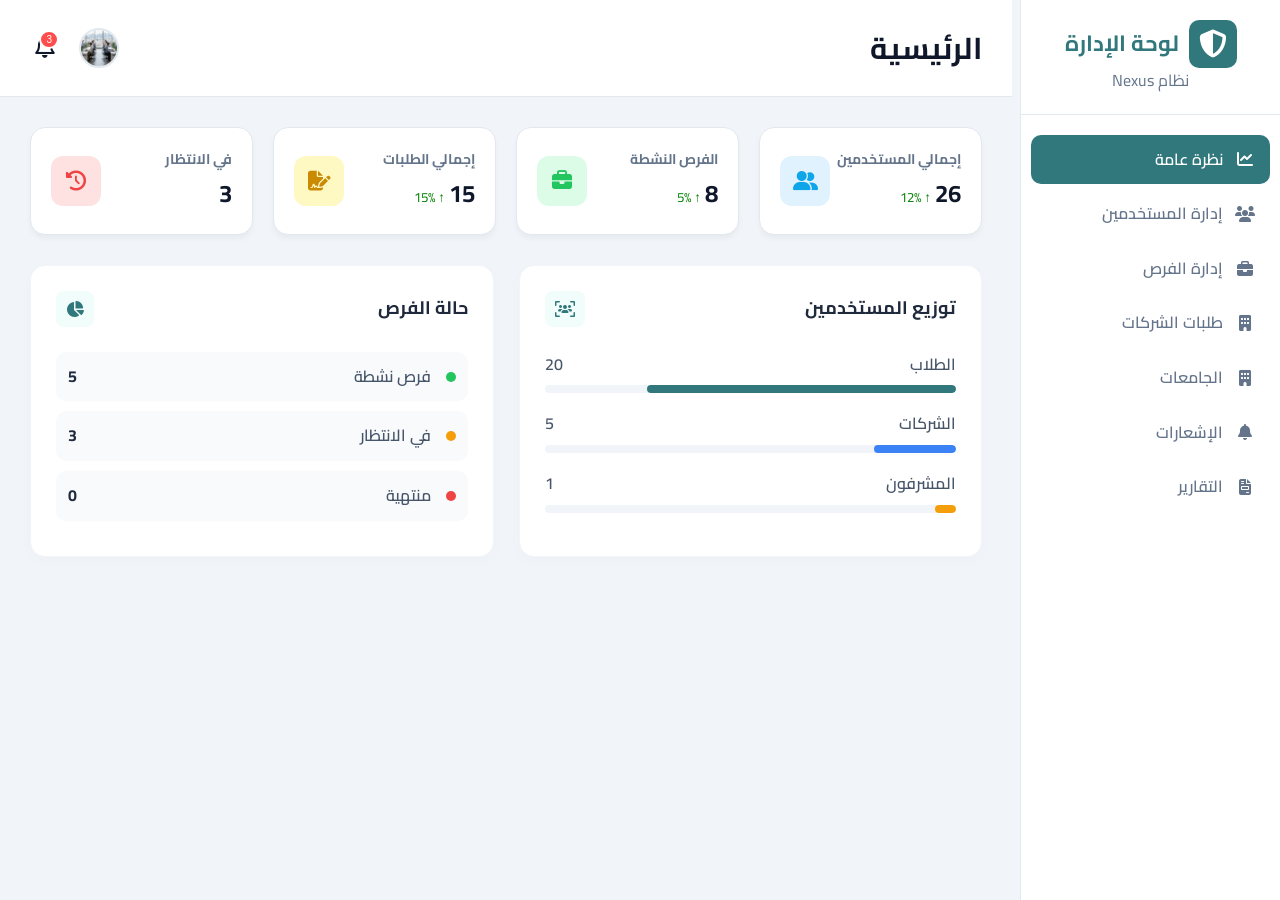
==== commit 39306211: "تحديث جديد" ====
--- a/dashboard/AdminDashboard.html
+++ b/dashboard/AdminDashboard.html
@@ -17,6 +17,7 @@
     <link rel="stylesheet" href="../style/dash-student-order.css" />
     <link rel="stylesheet" href="../style/adminDashboard.css" />
     <link rel="stylesheet" href="../style/footer.css" />
+    <link rel="stylesheet" href="../style/univercity.css" />
     <link rel="stylesheet" href="../style/notifi.css" />
     <link rel="stylesheet" href="../style/report.css" />
     <link rel="stylesheet" href="../style/company_reqest.css" />
@@ -27,7 +28,6 @@
 
 
 <body>
-
     <aside class="sidebar">
         <div class="sidebar-header">
             <div style="display: flex; align-items: center; justify-content: center; gap: 10px;">
@@ -49,6 +49,9 @@
             <a href="#" class="menu-item" data-target="company-requests-section">
                 <i class="fa-solid fa-building"></i> <span>طلبات الشركات</span>
             </a>
+            <a href="#" class="menu-item" data-target="nexus-coordination-section">
+                <i class="fa-solid fa-building"></i> <span>الجامعات  </span>
+            </a>
             <a href="#" class="menu-item" data-target="notifications-section">
                 <i class="fa-solid fa-bell"></i> <span>الإشعارات</span>
             </a>
@@ -140,6 +143,9 @@
                 </div>
             </div>
         </header>
+
+
+
 
         <div id="admin-overview" class="card-content">
             <div class="stats-grid">
@@ -318,6 +324,32 @@
 
         </div>
 
+        <div id="nexus-coordination-section" class="content-section" style="display: none;">
+            <div class="section-header">
+                <h2><i class="fa-solid fa-file-shield" style="margin: 20px;"></i> مركز التنسيق وتبادل الملفات</h2>
+            </div>
+
+            <div class="coordination-grid">
+                <div class="coord-card">
+                    <h3><i class="fa-solid fa-graduation-cap"></i> بوابة الجامعة</h3>
+                    <p>استلام أسماء الطلاب المتدربين والملفات من الشركات</p>
+                    <div class="data-table">
+                        <div class="data-row"><span>الطالب: أحمد محمد</span> <span>الشركة: لوكس لايتنج</span></div>
+                    </div>
+                    <button class="btn-outline"><i class="fa-solid fa-download"></i> استلام ملف من شركة</button>
+                    <button class="btn-primary"><i class="fa-solid fa-upload"></i> إرسال ملف لشركة</button>
+                </div>
+
+                <div class="coord-card">
+                    <h3><i class="fa-solid fa-building"></i> بوابة الشركة</h3>
+                    <p>تبادل التقارير والملفات الرسمية مع الجامعة</p>
+                    <div class="action-zone">
+                        <button class="btn-outline"><i class="fa-solid fa-download"></i> استلام ملف من جامعة</button>
+                        <button class="btn-primary"><i class="fa-solid fa-upload"></i> إرسال ملف لجامعة</button>
+                    </div>
+                </div>
+            </div>
+        </div>
 
         <div id="manage-opportunities-section" class="card-content" style="display: none;">
             <div class="filter-container">
--- a/style/univercity.css
+++ b/style/univercity.css
@@ -0,0 +1,77 @@
+.coordination-grid {
+    display: grid;
+    grid-template-columns: repeat(auto-fit, minmax(300px, 1fr));
+    gap: 20px;
+    padding: 20px;
+}
+
+.coord-card {
+    background: #fff;
+    padding: 25px;
+    border-radius: 15px;
+    border-top: 5px solid #31787D;
+    /* اللون المعتمد */
+    box-shadow: 0 5px 15px rgba(0, 0, 0, 0.05);
+}
+
+.coord-card h3 {
+    color: #31787D;
+    margin-bottom: 15px;
+}
+
+.btn-outline {
+    background: transparent;
+    border: 2px solid #31787D;
+    color: #31787D;
+    padding: 10px;
+    border-radius: 8px;
+    width: 100%;
+    margin-top: 10px;
+    cursor: pointer;
+    transition: 0.3s;
+}
+
+.btn-outline:hover {
+    background: #31787D;
+    color: white;
+}
+
+.data-table {
+    background: #f9f9f9;
+    padding: 10px;
+    border-radius: 8px;
+    margin-bottom: 15px;
+    font-size: 0.9rem;
+}
+
+/* تصميم زر الإرسال الأساسي */
+.btn-primary {
+    background-color: #31787D !important;
+    /* اللون المعتمد */
+    color: #ffffff;
+    border: none;
+    padding: 12px 20px;
+    border-radius: 8px;
+    font-weight: 600;
+    cursor: pointer;
+    display: flex;
+    align-items: center;
+    justify-content: center;
+    gap: 10px;
+    transition: all 0.3s ease;
+    width: 100%;
+    margin-top: 10px;
+}
+
+/* تأثير عند تمرير الماوس */
+.btn-primary:hover {
+    background-color: #265e62 !important;
+    /* درجة أغمق قليلاً */
+    transform: translateY(-2px);
+    box-shadow: 0 4px 12px rgba(49, 120, 125, 0.3);
+}
+
+/* أيقونة الرفع داخل الزر */
+.btn-primary i {
+    font-size: 1.1rem;
+}
